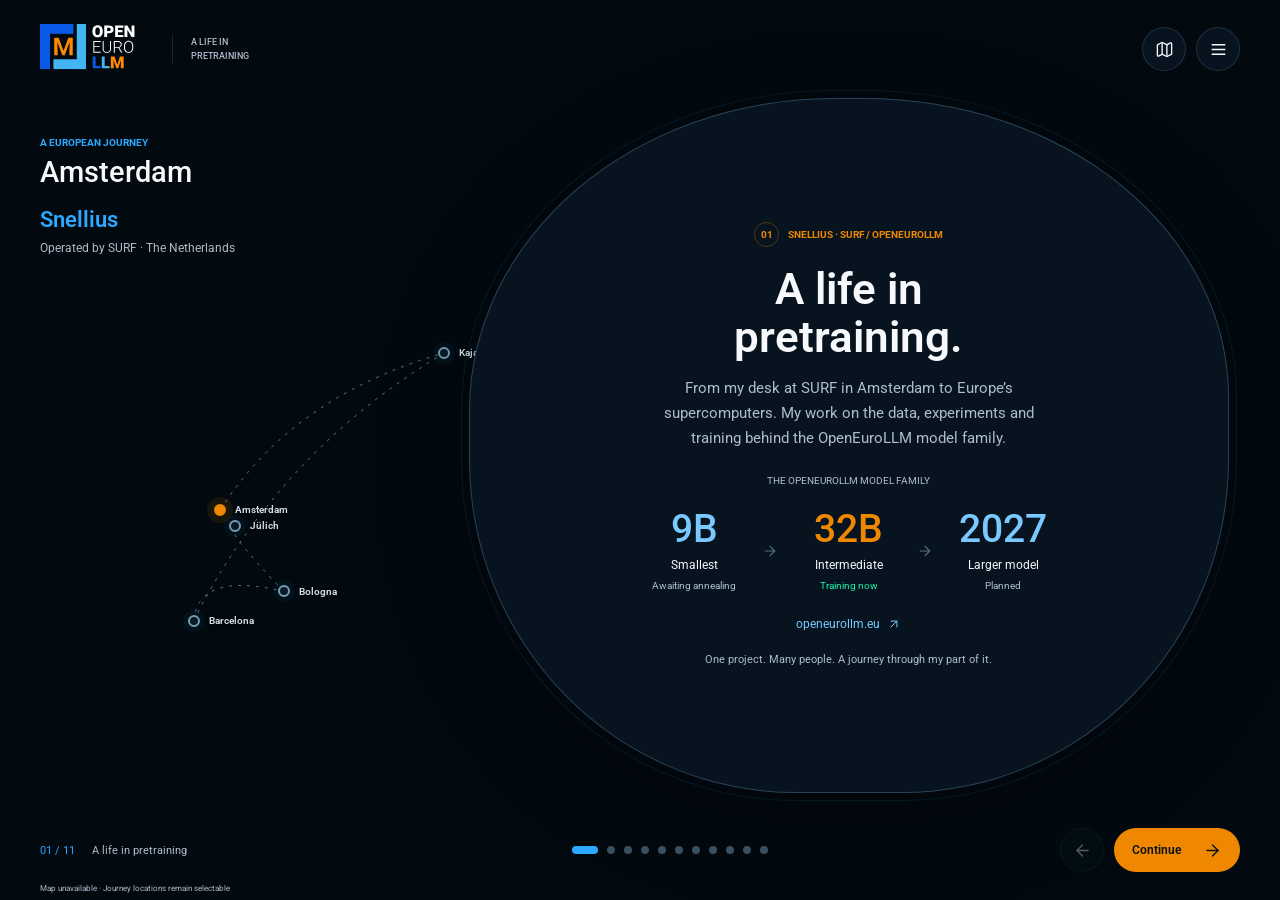
==== index.html @ b18dc95d "Publish the pretraining journey as a static site The journey becomes index.html; the original proces" ====
<!doctype html>
<html lang="en">
<head>
  <meta charset="utf-8">
  <meta name="viewport" content="width=device-width,initial-scale=1">
  <meta name="theme-color" content="#02090f">
  <meta name="color-scheme" content="dark">
  <title>A life in pretraining · OpenEuroLLM</title>
  <link rel="stylesheet" href="assets/journey.css?v=20260921-4">
  <script defer src="assets/lucide.min.js"></script>
  <script defer src="assets/data.js"></script>
  <script defer src="assets/journey.js?v=20260921-3"></script>
</head>
<body>
  <canvas id="europe" aria-label="Map of Europe showing Amsterdam, Kajaani, Barcelona, Bologna and Jülich"></canvas>
  <header>
    <a class="brand" href="https://openeurollm.eu/" target="_blank" rel="noopener noreferrer" aria-label="OpenEuroLLM project website (opens in a new tab)"><img src="assets/openeurollm-logo.svg" alt="OpenEuroLLM" width="134" height="61"><span>A LIFE IN<br>PRETRAINING</span></a>
    <nav aria-label="Page navigation">
      <button id="overview" title="Europe overview" aria-label="Europe overview" aria-pressed="false"><i data-lucide="map"></i></button>
      <button id="menu-toggle" aria-label="Chapters" title="Chapters" aria-expanded="false" aria-controls="chapters"><i data-lucide="menu"></i></button>
    </nav>
  </header>
  <div id="map-label"><span class="eyebrow">A EUROPEAN JOURNEY</span><strong id="place">Amsterdam</strong><strong id="machine">Snellius</strong><span id="place-detail">Operated by SURF · The Netherlands</span></div>
  <div id="pins" aria-label="Journey locations"></div>
  <main id="scene" aria-live="polite" aria-atomic="true"></main>
  <aside id="chapters" hidden aria-label="Chapters"><div class="menu-heading">The journey<button id="menu-close" aria-label="Close chapters" title="Close chapters"><i data-lucide="x"></i></button></div><div id="chapter-list"></div><a href="https://openeurollm.eu/" target="_blank" rel="noopener noreferrer">openeurollm.eu <i data-lucide="arrow-up-right"></i></a><a href="process.html">Open the original process map <i data-lucide="arrow-up-right"></i></a></aside>
  <div id="travel" aria-live="polite"></div>
  <footer>
    <div class="chapter-position"><span id="position">01 / 11</span><span id="chapter-name">A life in pretraining</span></div>
    <div id="timeline" aria-label="Choose a chapter"></div>
    <div class="navigation"><button id="prev" title="Previous chapter" aria-label="Previous chapter"><i data-lucide="arrow-left"></i></button><button id="next" title="Next chapter" aria-label="Next chapter"><span>Next stop</span><i data-lucide="arrow-right"></i></button></div>
  </footer>
  <div class="map-credit">Map: Natural Earth · Routes are illustrative</div>
  <noscript>This interactive journey needs JavaScript. <a href="process.html">Visit the original site.</a></noscript>
</body>
</html>
---- assets/journey.css ----
@import url('https://fonts.googleapis.com/css2?family=Roboto:wght@400;500;600;700&display=swap');
:root{--ink:#f6f8fb;--muted:#aebdcc;--green:#1cefa5;--paper:#07141f;--line:#a6c2d629;--orange:#ef8700;--blue:#2ba8ff;font-family:Roboto,Arial,sans-serif;color:var(--ink);background:#02090f;font-synthesis:none;color-scheme:dark}
*{box-sizing:border-box;letter-spacing:0}body{margin:0;min-height:100svh}button,a{-webkit-tap-highlight-color:transparent}button{font:inherit;color:inherit;cursor:pointer}button:focus-visible,a:focus-visible{outline:3px solid var(--orange);outline-offset:5px}button{border:1px solid var(--line);background:var(--paper);border-radius:50%;width:44px;height:44px;display:inline-flex;align-items:center;justify-content:center}button:hover{background:#e3eee7}button:disabled{opacity:.35;cursor:default}svg.lucide{width:19px;height:19px;stroke-width:1.7}a{color:inherit;text-decoration:none}#europe{position:fixed;inset:0;width:100%;height:100%;z-index:-1}header{height:98px;padding:25px 40px;display:flex;justify-content:space-between;align-items:center}.brand{display:flex;align-items:center;gap:12px;font-weight:700;font-size:20px}.brand-mark{width:40px;height:40px;border:2px solid var(--green);border-radius:50%;display:grid;place-items:center;color:var(--green);font-family:'Space Grotesk',sans-serif}.brand small{display:block;font-size:9px;margin-top:4px;font-weight:600}nav{display:flex;gap:10px}#map-label{position:absolute;top:137px;left:40px;display:grid;gap:7px;pointer-events:none}.eyebrow{font-size:10px;font-weight:700;color:var(--green)}#place{font-family:'Space Grotesk',sans-serif;font-size:31px;font-weight:500}#place-detail{font-size:12px;color:var(--muted)}#scene{position:relative;margin:0 4vw 100px auto;width:min(760px,63vw);min-height:590px;height:calc(100svh - 205px);max-height:830px;border-radius:48% 48% 43% 43% / 45% 43% 48% 48%;background:var(--paper);box-shadow:0 25px 95px #35564c12;display:flex;flex-direction:column;align-items:center;justify-content:center;padding:48px 80px;text-align:center;transition:opacity .32s,transform .6s;isolation:isolate}#scene::before{content:'';position:absolute;inset:-9px;border:1px solid #ffffffa0;border-radius:inherit;pointer-events:none}.scene-kicker{display:flex;gap:9px;align-items:center;font-size:10px;font-weight:700;color:var(--green);text-transform:uppercase}.scene-kicker .number{width:25px;height:25px;border:1px solid var(--line);border-radius:50%;display:grid;place-items:center}h1{font-family:'Space Grotesk',sans-serif;font-size:44px;font-weight:500;line-height:1.08;margin:19px 0 15px;max-width:540px}p.lede{max-width:405px;font-size:15px;line-height:1.65;color:var(--muted);margin:0}.visual{width:100%;max-width:430px;margin:25px auto 12px;min-height:140px;display:flex;flex-direction:column;justify-content:center}.scene-note{font-size:11px;line-height:1.5;color:var(--muted);max-width:380px;margin:9px auto 0}.pill{border-radius:20px;background:#e8f2eb;display:inline-flex;gap:8px;align-items:center;padding:7px 11px;font-size:10px;font-weight:600}.dot{width:6px;height:6px;background:var(--green);border-radius:50%}.giant{font-family:'Space Grotesk',sans-serif;font-size:100px;line-height:1;color:var(--green);font-weight:500}.giant span{font-size:21px;vertical-align:top;display:inline-block;padding-top:14px}.visual-caption{font-size:11px;color:var(--muted);margin-top:10px}.intro-rule{width:60px;border-top:1px solid var(--green);margin:18px auto}.intro-meta{display:flex;justify-content:center;gap:25px;font-size:11px}.intro-meta strong{display:block;font-size:17px;margin-bottom:5px}.pin{position:fixed;width:12px;height:12px;background:#fcfdfb;border:2px solid #698e7c;box-shadow:0 0 0 5px #f9fdf860;z-index:1;transition:background .3s}.pin span{position:absolute;left:19px;white-space:nowrap;font-size:10px;font-weight:600;text-shadow:0 1px 4px #fff;pointer-events:none}.pin.active{background:var(--green);border-color:var(--green);box-shadow:0 0 0 7px #18775c20}.pin:hover{background:var(--green)}#pins{position:relative;z-index:0}footer{position:fixed;bottom:28px;left:40px;right:40px;display:flex;align-items:center;justify-content:space-between;gap:24px;z-index:3}.chapter-position{display:flex;gap:17px;font-size:11px;align-items:center;min-width:240px}#position{font-family:'Space Grotesk',sans-serif;color:var(--green)}#chapter-name{color:var(--muted)}#timeline{display:flex;gap:9px;align-items:center}#timeline button{width:8px;height:8px;border:0;background:#b2c4b8;padding:0;position:relative}#timeline button::before{content:'';position:absolute;inset:-10px}#timeline button.active{width:26px;border-radius:6px;background:var(--green)}.navigation{display:flex;gap:10px}.navigation #next{border-radius:30px;width:auto;padding:0 18px;gap:22px;background:var(--ink);color:white;border:0;font-size:12px}.map-credit{position:fixed;bottom:7px;left:40px;font-size:8px;color:var(--muted)}#chapters{position:fixed;z-index:6;right:25px;top:88px;width:340px;max-height:calc(100svh - 110px);overflow:auto;background:var(--paper);border:1px solid var(--line);border-radius:8px;padding:20px;box-shadow:0 20px 90px #18342e25}#chapters[hidden]{display:none}.menu-heading{display:flex;align-items:center;justify-content:space-between;font-weight:600;margin-bottom:10px}#chapter-list button{display:flex;width:100%;height:auto;min-height:49px;border:0;border-radius:4px;text-align:left;justify-content:flex-start;gap:15px;background:transparent;padding:9px}#chapter-list button.active{background:#e8f2eb}#chapter-list small{color:var(--muted);display:block;font-size:10px;margin-top:3px}#chapter-list b{font-size:11px;color:var(--green)}#chapter-list span{font-size:13px}#chapters>a{display:flex;justify-content:space-between;font-size:11px;border-top:1px solid var(--line);padding-top:15px;margin-top:15px}body.travelling #scene,body.overview #scene{opacity:0;transform:translateY(25px) scale(.93);pointer-events:none}#travel{position:fixed;top:45%;left:50%;transform:translate(-50%,-50%);font-family:'Space Grotesk',sans-serif;font-size:24px;opacity:0;pointer-events:none;text-align:center;background:#fcfdfbe8;border-radius:5px;padding:14px 22px;z-index:2}body.travelling #travel{opacity:1}.tokens{display:flex;gap:7px;justify-content:center;flex-wrap:wrap}.token{border:1px solid #c6d7cc;color:var(--green);padding:10px 11px;border-radius:4px;font-family:monospace;font-size:13px}.data-docs{display:flex;justify-content:center;gap:12px;margin-bottom:19px}.doc{border:1px solid #d2dcd4;width:49px;height:59px;border-radius:4px;padding:10px 8px;transition:opacity .4s,transform .4s}.doc i{display:block;height:3px;background:#b9cabc;margin:6px 0}.doc:nth-child(2n){border-color:#d7b6a5}.filtered .doc:nth-child(2n){opacity:.15;transform:scale(.8)}.small-action{width:auto;height:33px;padding:0 13px;border-radius:4px;gap:7px;margin:16px auto 0;font-size:11px}.data-stages{display:flex;justify-content:center;gap:18px;font-size:10px;color:var(--muted);margin-top:14px}.plot{width:100%;height:130px;overflow:visible}.plot text{font-family:'DM Sans',sans-serif;font-size:10px;fill:var(--muted)}.plot path,.plot polyline{fill:none;stroke-width:2}.plot .axis{stroke:#d5dfd7;stroke-width:1}.legend{display:flex;justify-content:center;gap:17px;font-size:10px}.legend span::before{content:'';display:inline-block;width:6px;height:6px;background:var(--green);border-radius:50%;margin-right:5px}.legend span+span::before{background:var(--orange)}.gpu-grid{display:grid;grid-template-columns:repeat(64,1fr);gap:2px;margin:16px 0}.gpu-grid i{aspect-ratio:1;background:#4c8c73;border-radius:1px}.gpu-grid i:nth-child(5n){background:#90b29a}.run-stats{display:flex;justify-content:space-between;text-align:left;font-size:10px;color:var(--muted)}.run-stats strong{display:block;font-size:22px;color:var(--ink);font-family:'Space Grotesk',sans-serif;margin-bottom:3px}.progress-label{display:flex;justify-content:space-between;font-size:11px;margin-top:17px}progress{width:100%;height:6px;appearance:none;border:0;border-radius:5px;overflow:hidden;margin-top:10px}progress::-webkit-progress-bar{background:#e5ebe5}progress::-webkit-progress-value{background:var(--green)}progress::-moz-progress-bar{background:var(--green)}.model-block{border:1px solid var(--green);border-radius:5px;padding:13px;font-size:13px;background:#edf5ed;margin:11px 0}.loop-label{font-size:10px;color:var(--muted);margin:9px 0}.loop-arrows{display:flex;justify-content:space-around;color:var(--green);font-size:16px}.loop-bottom{display:flex;align-items:center;justify-content:center;gap:13px;margin-top:15px;font-size:12px}.loop-bottom span{border-bottom:2px solid #bfd6c5;padding:7px 0}.loop-bottom span.current{border-color:var(--orange);color:var(--orange)}.conversation{text-align:left;display:grid;gap:12px}.conversation div{border-left:2px solid var(--line);padding:10px 15px;font-size:13px;line-height:1.5}.conversation div:last-child{border-color:var(--green);margin-left:24px;background:#edf5ed}.conversation small{display:block;font-size:9px;color:var(--muted);margin-bottom:5px}.reward-options{display:grid;grid-template-columns:1fr 1fr;gap:12px}.reward-options div{border:1px solid var(--line);border-radius:5px;padding:20px 10px;font-size:12px}.reward-options strong{display:block;font-size:24px;font-family:'Space Grotesk',sans-serif;margin-bottom:8px;color:var(--green)}.monitor-readout{display:flex;justify-content:center;gap:30px;margin-bottom:12px}.monitor-readout strong{display:block;font-size:27px;font-family:'Space Grotesk',sans-serif}.monitor-readout small{font-size:10px;color:var(--muted)}.status-list{display:flex;justify-content:center;gap:18px;font-size:10px;color:var(--muted)}.status-list span::before{content:'·';color:var(--green);margin-right:5px}
@media(min-width:1600px){#scene{margin-right:8vw}}@media(max-width:1050px){#scene{width:65vw;padding:40px 45px;min-height:560px}h1{font-size:37px}#map-label{left:25px}header{padding:22px 25px}.chapter-position{min-width:190px}.pin span{font-size:9px}}
@media(max-width:700px){header{height:78px;padding:17px 19px}.brand{font-size:16px}.brand-mark{width:33px;height:33px}.brand small{font-size:8px}nav{gap:7px}nav button{width:37px;height:37px}#map-label{position:relative;top:auto;left:auto;margin:15px 23px 13px;gap:3px}#map-label .eyebrow{font-size:8px}#place{font-size:24px}#place-detail{font-size:10px}#scene{width:calc(100% - 24px);height:auto;min-height:520px;margin:18px 12px 120px;padding:44px 29px;border-radius:43% 43% 35% 35% / 24% 24% 25% 25%}h1{font-size:34px;margin:16px 0 13px}p.lede{font-size:13px;max-width:320px}.visual{margin-top:22px}.giant{font-size:87px}.scene-note{font-size:10px}.scene-kicker{font-size:9px}footer{left:0;right:0;bottom:0;padding:15px 20px 23px;background:#e8efecf5;gap:12px;flex-wrap:wrap}.chapter-position{min-width:0;flex:1;font-size:10px;gap:9px}#chapter-name{max-width:140px}#timeline{order:3;width:100%;justify-content:center;gap:12px}.navigation #next{padding:0 13px;gap:12px}.navigation button{height:39px;width:39px}.navigation #next span{font-size:11px}.map-credit{display:none}#chapters{right:12px;top:72px;width:min(340px,calc(100% - 24px))}.pin span{display:none}.pin{width:9px;height:9px}body.overview #scene{height:450px}#travel{font-size:20px;width:80%;top:40%}.run-stats strong{font-size:19px}.gpu-grid{gap:1px}.token{padding:8px}.intro-meta{gap:19px}}
.pin{padding:0}.pin::before{content:'';position:absolute;inset:-12px;border-radius:50%}.scene-kicker{color:var(--orange)}.scene-kicker .number{border-color:#e6c8b8}.giant{color:var(--blue)}.giant span{color:var(--muted)}
/* OpenEuroLLM's dark canvas, blue/orange accents and Roboto typography. */
h1,#place,.giant,.run-stats strong,.monitor-readout strong,.reward-options strong,#position,#travel,.plot text{font-family:Roboto,Arial,sans-serif}
h1{font-weight:600}
.brand{gap:20px}.brand img{display:block;width:112px;height:51px;object-fit:contain}.brand>span{font-size:9px;font-weight:500;line-height:1.6;border-left:1px solid var(--line);padding-left:18px;color:var(--muted)}
#scene{box-shadow:0 25px 95px #0004;border:1px solid #284457}
#scene::before{border-color:#2ba8ff1a}
button:hover{background:#102a3a}
.eyebrow,#position{color:var(--blue)}
#place{font-size:29px}#machine{font-size:22px;font-weight:600;color:var(--blue);margin-top:11px}#place-detail{font-size:12px;max-width:290px;line-height:1.5}
.scene-kicker{color:var(--orange);justify-content:center;line-height:1.5}.scene-kicker .number{border-color:#ef87004a;flex-shrink:0}
.pill{background:#153028;color:#8decc7}
.pin{background:#0b1b25;border-color:#769db5;box-shadow:0 0 0 5px #2ba8ff0d}
.pin span{text-shadow:0 1px 4px #02090f;color:#d3e0e9}
.pin.active{background:var(--orange);border-color:var(--orange);box-shadow:0 0 0 7px #ef870018}
.pin:hover{background:var(--blue)}
#timeline button{background:#385160}#timeline button.active{background:var(--blue)}
.navigation #next{background:var(--orange);color:#071019;font-weight:600}.navigation #next:hover{background:#ff9815}
#chapter-list button.active{background:#2ba8ff17}#chapter-list b{color:var(--blue)}
#travel{background:#07141ff2;border:1px solid var(--line);color:var(--ink)}
.token{border-color:#2ba8ff66;color:#79c9ff;background:#2ba8ff08}
.doc{border-color:#527185}.doc i{background:#527185}.doc:nth-child(2n){border-color:#c38c49}
.plot .axis{stroke:#385160}.plot path[stroke="#18775c"]{stroke:var(--blue)}.plot path[stroke="#c25a35"]{stroke:var(--orange)}
.legend span::before{background:var(--blue)}.gpu-grid i{background:#2ba8ff}.gpu-grid i:nth-child(5n){background:#238f94}
progress::-webkit-progress-bar{background:#223340}progress::-webkit-progress-value{background:var(--blue)}progress::-moz-progress-bar{background:var(--blue)}
.model-block{border-color:#2ba8ff70;background:#2ba8ff0e}.loop-arrows{color:var(--blue)}.loop-bottom span{border-color:#385160}
.conversation div:last-child{border-color:var(--blue);background:#2ba8ff0e}
.project-link{display:inline-flex;align-self:center;align-items:center;gap:7px;font-size:12px;color:#79c9ff;margin:24px auto 0;text-underline-offset:4px}.project-link:hover{text-decoration:underline}.project-link svg{width:14px;height:14px}
.family-label{font-size:10px;color:var(--muted);margin:0 0 22px}
.model-family{display:grid;grid-template-columns:1fr 18px 1fr 18px 1fr;align-items:center;gap:8px;text-align:center}
.model-family>div{display:flex;flex-direction:column;gap:7px;min-width:0}
.model-family strong{font-size:39px;font-weight:500;color:#79c9ff;line-height:1.1}
.model-family span{font-size:12px}.model-family small{font-size:10px;line-height:1.4;color:var(--muted)}
.model-family .family-current strong{color:var(--orange)}.model-family .family-current small{color:var(--green)}.model-family>svg{color:#527185;width:16px;height:16px}
.partner-grid{display:grid;grid-template-columns:repeat(6,minmax(0,1fr));gap:7px;max-width:360px;align-self:center;width:100%}
.partner-logo{height:42px;display:flex;align-items:center;justify-content:center;border:1px solid #ffffff18;border-radius:3px;background:#526979;padding:6px;transition:transform .16s,border-color .16s,background .16s}
.partner-logo:hover{transform:translateY(-2px);border-color:#2ba8ffaa;background:#617b8d}.partner-logo:focus-visible{outline-offset:2px}
.partner-logo img{display:block;width:100%;height:100%;object-fit:contain}
.partner-logo--company{border-bottom:2px solid #ef8700}.partner-logo--hpc{border-bottom:2px solid #1cefa5}
.partner-key{display:flex;justify-content:center;gap:14px;margin-top:8px;font-size:8px;color:#769db5}.partner-key span::before{content:'';display:inline-block;width:7px;height:2px;margin:0 5px 2px 0;background:#2ba8ff}.partner-key span:nth-child(2)::before{background:#ef8700}.partner-key span:nth-child(3)::before{background:#1cefa5}
.partner-countries{margin-top:19px}.partner-countries small{font-size:8px;color:#769db5}.partner-countries p{font-size:11px;line-height:1.8;max-width:325px;margin:5px auto 0;color:var(--muted)}
#scene[data-chapter="partners"] .visual{margin-top:19px}#scene[data-chapter="partners"] .project-link{margin-top:12px}#scene[data-chapter="partners"] .scene-note{display:none}
@media(max-width:1050px){.brand{gap:12px}.brand>span{padding-left:12px}#machine{font-size:20px}}
@media(max-width:700px){
  .brand img{width:90px;height:41px}.brand>span{font-size:7px;line-height:1.5;padding-left:10px}.brand{gap:10px}
  #map-label{display:grid;grid-template-columns:1fr auto;column-gap:10px;align-items:baseline}
  #map-label .eyebrow{grid-column:1 / -1}#place{font-size:23px}#machine{font-size:18px;margin:0;text-align:right}
  #place-detail{grid-column:1 / -1;font-size:10px;max-width:none}
  footer{background:#02090ff5;border-top:1px solid var(--line)}
  .model-family{gap:5px;grid-template-columns:1fr 13px 1fr 13px 1fr}.model-family strong{font-size:31px}.model-family span{font-size:11px}.model-family small{font-size:9px}
  .partner-grid{gap:5px}.partner-logo{height:42px;padding:5px}.partner-key{gap:9px;font-size:7px}
  #scene[data-chapter="partners"]{padding-top:40px;padding-bottom:40px}.scene-kicker{font-size:9px}
}
@media(max-width:360px){.brand>span{display:none}.model-family strong{font-size:26px}.partner-logo{height:38px}}
@media(prefers-reduced-motion:reduce){*{transition:none!important;scroll-behavior:auto!important}}
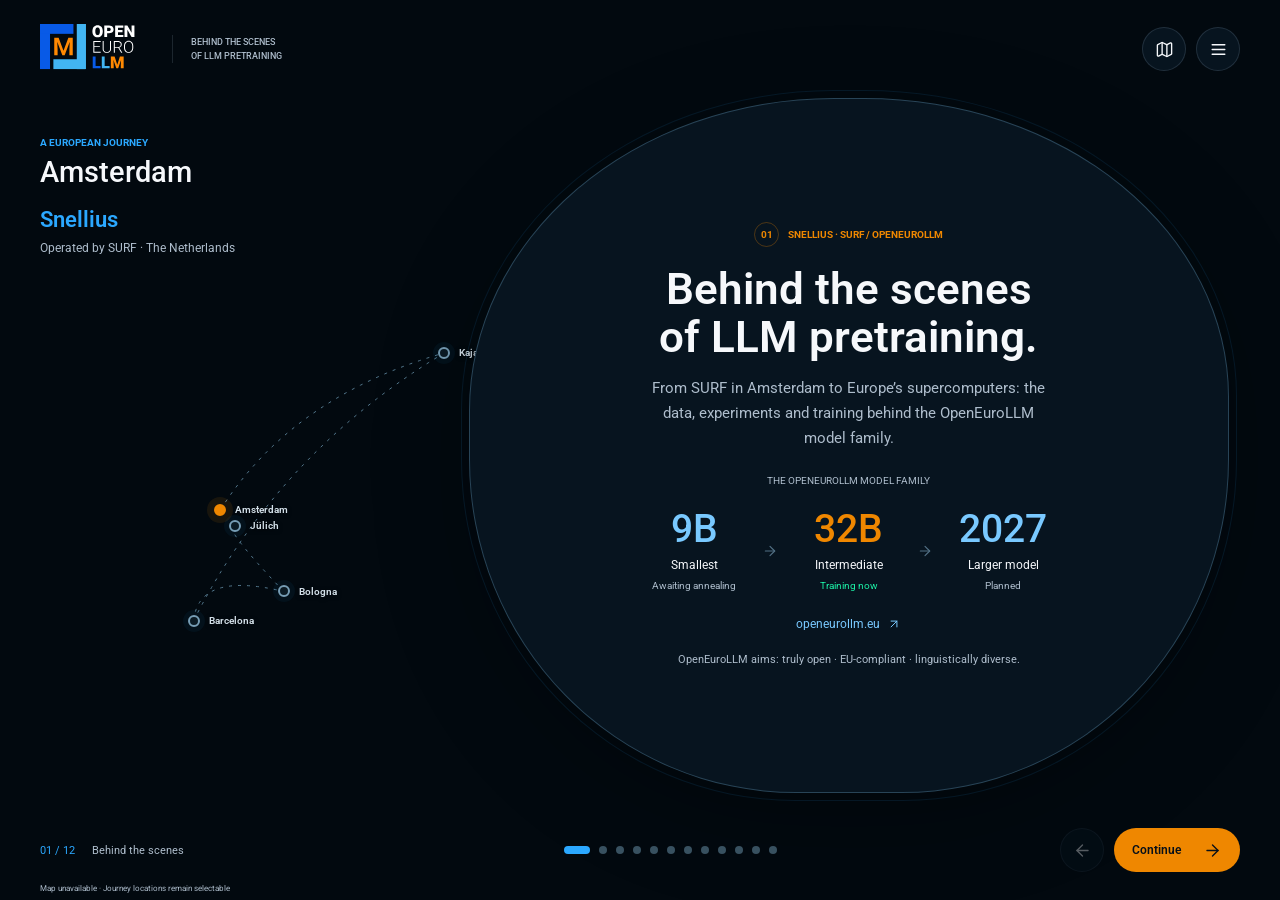
==== commit 2615a0c7: "Drop the "my work" framing from both pages The journey's opening chapter and the monitoring chapter'" ====
--- a/index.html
+++ b/index.html
@@ -5,16 +5,17 @@
   <meta name="viewport" content="width=device-width,initial-scale=1">
   <meta name="theme-color" content="#02090f">
   <meta name="color-scheme" content="dark">
-  <title>A life in pretraining · OpenEuroLLM</title>
-  <link rel="stylesheet" href="assets/journey.css?v=20260921-4">
+  <title>Behind the scenes of LLM pretraining · OpenEuroLLM</title>
+  <meta name="description" content="Behind the scenes of OpenEuroLLM: data, experiments and LLM pretraining on European supercomputers.">
+  <link rel="stylesheet" href="assets/journey.css?v=20260921-5">
   <script defer src="assets/lucide.min.js"></script>
   <script defer src="assets/data.js"></script>
-  <script defer src="assets/journey.js?v=20260921-3"></script>
+  <script defer src="assets/journey.js?v=20260921-5"></script>
 </head>
 <body>
   <canvas id="europe" aria-label="Map of Europe showing Amsterdam, Kajaani, Barcelona, Bologna and Jülich"></canvas>
   <header>
-    <a class="brand" href="https://openeurollm.eu/" target="_blank" rel="noopener noreferrer" aria-label="OpenEuroLLM project website (opens in a new tab)"><img src="assets/openeurollm-logo.svg" alt="OpenEuroLLM" width="134" height="61"><span>A LIFE IN<br>PRETRAINING</span></a>
+    <a class="brand" href="https://openeurollm.eu/" target="_blank" rel="noopener noreferrer" aria-label="OpenEuroLLM project website (opens in a new tab)"><img src="assets/openeurollm-logo.svg" alt="OpenEuroLLM" width="134" height="61"><span>BEHIND THE SCENES<br>OF LLM PRETRAINING</span></a>
     <nav aria-label="Page navigation">
       <button id="overview" title="Europe overview" aria-label="Europe overview" aria-pressed="false"><i data-lucide="map"></i></button>
       <button id="menu-toggle" aria-label="Chapters" title="Chapters" aria-expanded="false" aria-controls="chapters"><i data-lucide="menu"></i></button>
@@ -26,7 +27,7 @@
   <aside id="chapters" hidden aria-label="Chapters"><div class="menu-heading">The journey<button id="menu-close" aria-label="Close chapters" title="Close chapters"><i data-lucide="x"></i></button></div><div id="chapter-list"></div><a href="https://openeurollm.eu/" target="_blank" rel="noopener noreferrer">openeurollm.eu <i data-lucide="arrow-up-right"></i></a><a href="process.html">Open the original process map <i data-lucide="arrow-up-right"></i></a></aside>
   <div id="travel" aria-live="polite"></div>
   <footer>
-    <div class="chapter-position"><span id="position">01 / 11</span><span id="chapter-name">A life in pretraining</span></div>
+    <div class="chapter-position"><span id="position">01 / 12</span><span id="chapter-name">Behind the scenes</span></div>
     <div id="timeline" aria-label="Choose a chapter"></div>
     <div class="navigation"><button id="prev" title="Previous chapter" aria-label="Previous chapter"><i data-lucide="arrow-left"></i></button><button id="next" title="Next chapter" aria-label="Next chapter"><span>Next stop</span><i data-lucide="arrow-right"></i></button></div>
   </footer>
--- a/assets/journey.css
+++ b/assets/journey.css
@@ -37,14 +37,24 @@
 .model-family strong{font-size:39px;font-weight:500;color:#79c9ff;line-height:1.1}
 .model-family span{font-size:12px}.model-family small{font-size:10px;line-height:1.4;color:var(--muted)}
 .model-family .family-current strong{color:var(--orange)}.model-family .family-current small{color:var(--green)}.model-family>svg{color:#527185;width:16px;height:16px}
-.partner-grid{display:grid;grid-template-columns:repeat(6,minmax(0,1fr));gap:7px;max-width:360px;align-self:center;width:100%}
-.partner-logo{height:42px;display:flex;align-items:center;justify-content:center;border:1px solid #ffffff18;border-radius:3px;background:#526979;padding:6px;transition:transform .16s,border-color .16s,background .16s}
-.partner-logo:hover{transform:translateY(-2px);border-color:#2ba8ffaa;background:#617b8d}.partner-logo:focus-visible{outline-offset:2px}
-.partner-logo img{display:block;width:100%;height:100%;object-fit:contain}
-.partner-logo--company{border-bottom:2px solid #ef8700}.partner-logo--hpc{border-bottom:2px solid #1cefa5}
-.partner-key{display:flex;justify-content:center;gap:14px;margin-top:8px;font-size:8px;color:#769db5}.partner-key span::before{content:'';display:inline-block;width:7px;height:2px;margin:0 5px 2px 0;background:#2ba8ff}.partner-key span:nth-child(2)::before{background:#ef8700}.partner-key span:nth-child(3)::before{background:#1cefa5}
-.partner-countries{margin-top:19px}.partner-countries small{font-size:8px;color:#769db5}.partner-countries p{font-size:11px;line-height:1.8;max-width:325px;margin:5px auto 0;color:var(--muted)}
-#scene[data-chapter="partners"] .visual{margin-top:19px}#scene[data-chapter="partners"] .project-link{margin-top:12px}#scene[data-chapter="partners"] .scene-note{display:none}
+.partner-group{width:100%;margin:0}
+.partner-group h2{font-size:9px;font-weight:500;color:#91a6b6;line-height:1.4;margin:0 0 8px}
+.partner-grid{display:flex;flex-wrap:wrap;justify-content:center;gap:8px 12px;list-style:none;padding:0;margin:0;width:100%}
+.partner-grid li{flex:0 0 calc((100% - 60px)/6);min-width:0}
+.partner-logo{height:36px;display:flex;align-items:center;justify-content:center;border-radius:3px;padding:5px;background:transparent;transition:background .16s}
+.partner-logo:hover{background:#ffffff0c}.partner-logo:focus-visible{outline-offset:2px}
+.partner-logo img{display:block;max-width:100%;width:auto;height:auto;max-height:25px;object-fit:contain}
+#scene[data-chapter="partners"] h1{font-size:35px;margin:16px 0 12px}
+#scene[data-chapter="partners"] .lede{font-size:13px;max-width:340px}
+#scene[data-chapter="partners"] .visual{margin:26px 0 0;max-width:410px;gap:20px;flex-shrink:0}
+#scene[data-chapter="partners"] .project-link{margin:0 auto}
+#scene[data-chapter="partners"] .scene-note{display:none}
+.funding-credit{display:flex;justify-content:center;align-items:center;margin:0}
+.funding-credit img{display:block;width:168px;height:auto;max-width:100%}
+.prelude-stats{display:flex;justify-content:center;gap:45px;margin:10px 0 15px}
+.prelude-stats>div{display:flex;flex-direction:column;gap:8px}.prelude-stats strong{font-size:47px;font-weight:500;color:var(--blue)}.prelude-stats span{font-size:12px;color:var(--muted)}
+.synth-flow{display:flex;flex-direction:column;align-items:center;gap:15px}.synth-flow>svg:first-child{width:36px;height:36px;color:var(--blue)}.synth-flow strong{font-size:14px;font-weight:500}.synth-flow>svg{color:var(--orange)}
+.synth-documents{display:flex;justify-content:center;gap:9px;width:100%}.synth-document{flex:1;max-width:49px;height:65px;padding:10px 8px;border:1px solid #2ba8ff55;border-radius:4px;text-align:left}.synth-document span{font-size:10px;color:#79c9ff}.synth-document i{display:block;height:2px;background:#527185;margin-top:6px}.synth-document i:last-child{width:65%}
 @media(max-width:1050px){.brand{gap:12px}.brand>span{padding-left:12px}#machine{font-size:20px}}
 @media(max-width:700px){
   .brand img{width:90px;height:41px}.brand>span{font-size:7px;line-height:1.5;padding-left:10px}.brand{gap:10px}
@@ -53,8 +63,11 @@
   #place-detail{grid-column:1 / -1;font-size:10px;max-width:none}
   footer{background:#02090ff5;border-top:1px solid var(--line)}
   .model-family{gap:5px;grid-template-columns:1fr 13px 1fr 13px 1fr}.model-family strong{font-size:31px}.model-family span{font-size:11px}.model-family small{font-size:9px}
-  .partner-grid{gap:5px}.partner-logo{height:42px;padding:5px}.partner-key{gap:9px;font-size:7px}
+  .partner-grid{gap:8px}.partner-grid li{flex-basis:calc((100% - 40px)/6)}.partner-logo{height:34px;padding:3px}.partner-logo img{max-height:22px}
+  #scene[data-chapter="partners"] .visual{gap:18px;margin-top:22px}#scene[data-chapter="partners"] h1{font-size:28px}
+  #scene[data-chapter="intro"] h1{font-size:30px;line-height:1.15}
+  #map-label{grid-template-columns:minmax(0,1fr) minmax(0,1fr)}
   #scene[data-chapter="partners"]{padding-top:40px;padding-bottom:40px}.scene-kicker{font-size:9px}
 }
-@media(max-width:360px){.brand>span{display:none}.model-family strong{font-size:26px}.partner-logo{height:38px}}
+@media(max-width:360px){.brand>span{display:none}.model-family strong{font-size:26px}.partner-grid{gap:8px 6px}.partner-grid li{flex-basis:calc((100% - 30px)/6)}.prelude-stats{gap:24px}.prelude-stats strong{font-size:37px}}
 @media(prefers-reduced-motion:reduce){*{transition:none!important;scroll-behavior:auto!important}}
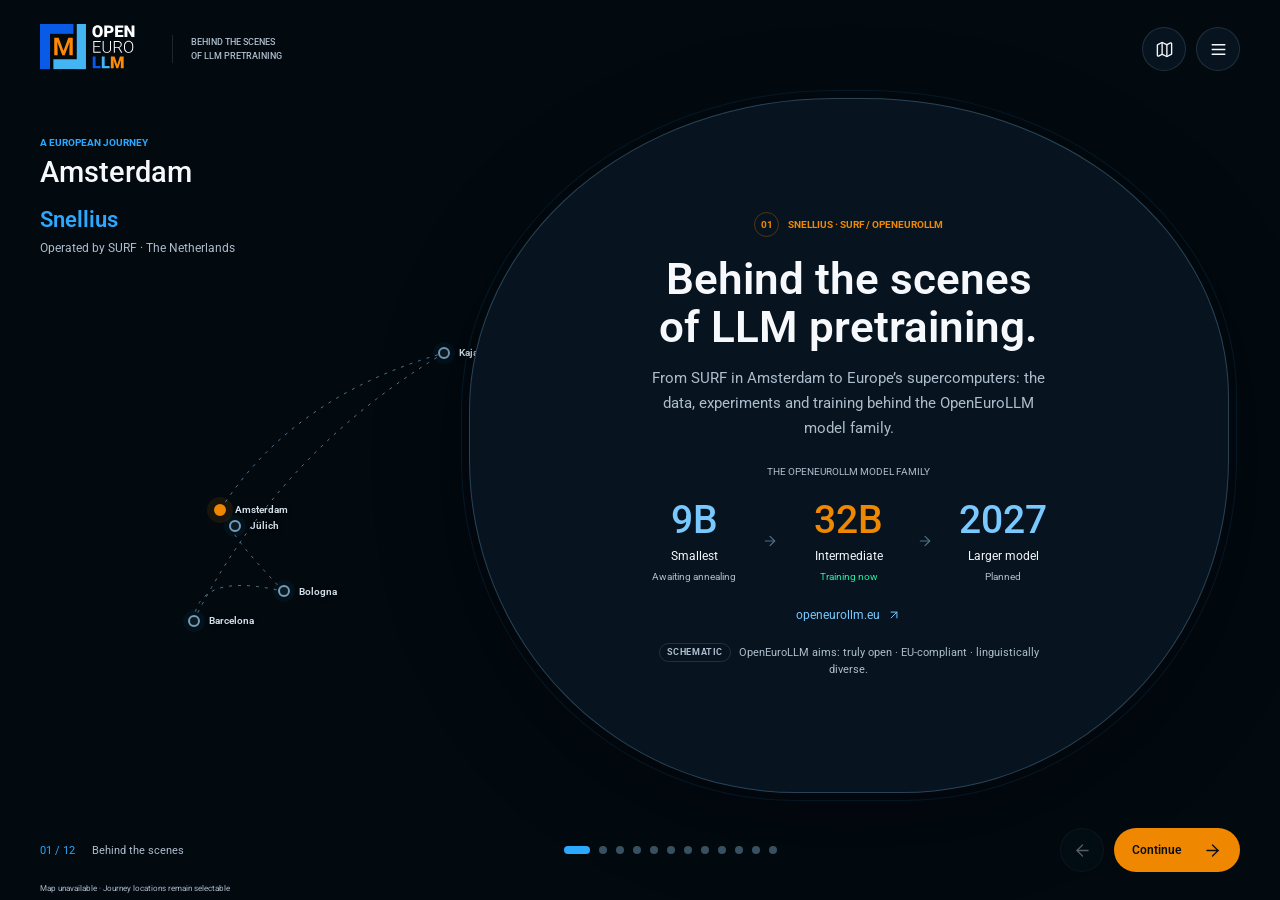
==== commit fe3a9961: "Split the journey into content and engine journey.js held the copy, the figure markup and several nu" ====
--- a/index.html
+++ b/index.html
@@ -7,10 +7,11 @@
   <meta name="color-scheme" content="dark">
   <title>Behind the scenes of LLM pretraining · OpenEuroLLM</title>
   <meta name="description" content="Behind the scenes of OpenEuroLLM: data, experiments and LLM pretraining on European supercomputers.">
-  <link rel="stylesheet" href="assets/journey.css?v=20260921-5">
+  <link rel="stylesheet" href="assets/journey.css?v=20260921-6">
   <script defer src="assets/lucide.min.js"></script>
   <script defer src="assets/data.js"></script>
-  <script defer src="assets/journey.js?v=20260921-5"></script>
+  <script defer src="assets/journey-content.js?v=20260921-6"></script>
+  <script defer src="assets/journey.js?v=20260921-6"></script>
 </head>
 <body>
   <canvas id="europe" aria-label="Map of Europe showing Amsterdam, Kajaani, Barcelona, Bologna and Jülich"></canvas>
--- a/assets/journey.css
+++ b/assets/journey.css
@@ -71,3 +71,10 @@
 }
 @media(max-width:360px){.brand>span{display:none}.model-family strong{font-size:26px}.partner-grid{gap:8px 6px}.partner-grid li{flex-basis:calc((100% - 30px)/6)}.prelude-stats{gap:24px}.prelude-stats strong{font-size:37px}}
 @media(prefers-reduced-motion:reduce){*{transition:none!important;scroll-behavior:auto!important}}
+
+/* Figure claim tag (measured / schematic / illustrative) and the orange
+   "still to fill in" chip that any null in data.js renders as. */
+.figure-tag{display:inline-block;font-size:9px;font-weight:700;letter-spacing:.06em;text-transform:uppercase;border:1px solid var(--line);border-radius:10px;padding:2px 7px;margin-right:8px;color:var(--muted);vertical-align:1px}
+.figure-tag[data-tag="measured"]{color:var(--blue);border-color:#2ba8ff55}
+.figure-tag[data-tag="illustrative"]{color:var(--orange);border-color:#ef870055}
+.tbd{display:inline-block;font-size:10px;font-weight:600;line-height:1.6;color:var(--orange);background:#ef870014;border:1px dashed #ef870088;border-radius:4px;padding:1px 7px;letter-spacing:0;text-transform:none;white-space:nowrap}
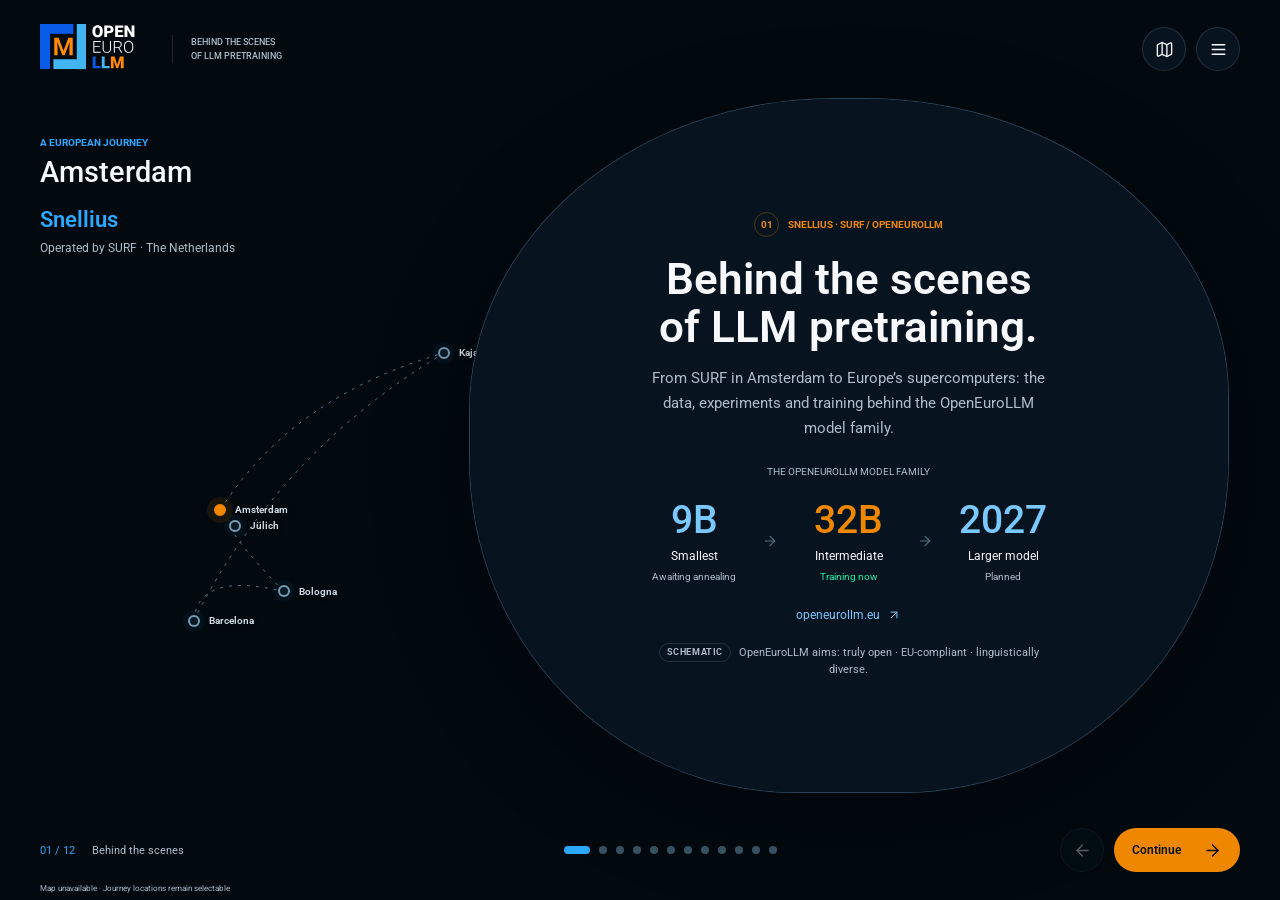
==== commit 7a79be8e: "Stop the scene squeezing its figure onto the surrounding text The real cause of the overlaps on chap" ====
--- a/index.html
+++ b/index.html
@@ -7,11 +7,11 @@
   <meta name="color-scheme" content="dark">
   <title>Behind the scenes of LLM pretraining · OpenEuroLLM</title>
   <meta name="description" content="Behind the scenes of OpenEuroLLM: data, experiments and LLM pretraining on European supercomputers.">
-  <link rel="stylesheet" href="assets/journey.css?v=20260921-6">
+  <link rel="stylesheet" href="assets/journey.css?v=20260921-7">
   <script defer src="assets/lucide.min.js"></script>
   <script defer src="assets/data.js"></script>
-  <script defer src="assets/journey-content.js?v=20260921-6"></script>
-  <script defer src="assets/journey.js?v=20260921-6"></script>
+  <script defer src="assets/journey-content.js?v=20260921-7"></script>
+  <script defer src="assets/journey.js?v=20260921-7"></script>
 </head>
 <body>
   <canvas id="europe" aria-label="Map of Europe showing Amsterdam, Kajaani, Barcelona, Bologna and Jülich"></canvas>
--- a/assets/journey.css
+++ b/assets/journey.css
@@ -78,3 +78,79 @@
 .figure-tag[data-tag="measured"]{color:var(--blue);border-color:#2ba8ff55}
 .figure-tag[data-tag="illustrative"]{color:var(--orange);border-color:#ef870055}
 .tbd{display:inline-block;font-size:10px;font-weight:600;line-height:1.6;color:var(--orange);background:#ef870014;border:1px dashed #ef870088;border-radius:4px;padding:1px 7px;letter-spacing:0;text-transform:none;white-space:nowrap}
+
+/* ---- the training-step figure -------------------------------------------
+   Rows are labelled and spaced; the current phase decides what is lit. */
+.step-figure{display:flex;flex-direction:column;gap:8px;align-items:stretch}
+.step-line{display:flex;align-items:center;justify-content:center;gap:10px;opacity:.5;transition:opacity .35s}
+.step-tag{flex:0 0 74px;text-align:right;font-size:8px;font-weight:700;letter-spacing:.07em;line-height:1.3;color:var(--muted)}
+.step-flow{display:flex;justify-content:center;gap:40px;color:var(--blue);font-size:15px;line-height:1;transition:transform .35s,color .35s}
+.step-figure .model-block{margin:0;transition:border-color .35s,background .35s}
+.step-explain{display:none;font-size:11.5px;line-height:1.55;color:var(--ink);margin:0 auto;max-width:370px;min-height:34px}
+.step-explain.current{display:block}
+.token.is-right{border-color:#1cefa555;color:var(--green)}
+.token.is-wrong{border-color:#ef870088;color:var(--orange);background:#ef870012}
+
+/* phase 0 predict · 1 loss · 2 gradients · 3 update */
+.visual[data-active="0"] .step-line:nth-of-type(1),
+.visual[data-active="0"] .step-line:nth-of-type(2),
+.visual[data-active="1"] .step-line,
+.visual[data-active="2"] .step-line:nth-of-type(2),
+.visual[data-active="3"] .step-line:nth-of-type(1){opacity:1}
+.visual[data-active="2"] .step-flow{transform:rotate(180deg);color:var(--orange)}
+.visual[data-active="2"] .model-block{border-color:#ef8700aa}
+.visual[data-active="3"] .model-block{border-color:var(--green);background:#1cefa514}
+.loop-bottom button{width:auto;height:auto;min-height:0;border:0;border-bottom:2px solid #385160;border-radius:0;background:none;padding:7px 2px;font-size:12px;color:var(--muted)}
+.loop-bottom button:hover{background:none;color:var(--ink);border-color:var(--ink)}
+.loop-bottom button.current{border-color:var(--orange);color:var(--orange)}
+
+/* ---- the monitoring figure ---------------------------------------------- */
+.at-risk{font-size:11.5px;line-height:1.6;color:var(--muted);margin:0;text-align:center}
+.at-risk strong{color:var(--orange);font-weight:600}
+.watch-stats{display:flex;justify-content:center;gap:34px;text-align:center}
+.watch-stats strong{display:block;font-size:20px;font-family:Roboto,Arial,sans-serif;margin-bottom:3px}
+.watch-stats small{font-size:10px;color:var(--muted)}
+.incident{margin:0;display:flex;flex-direction:column;gap:8px;align-items:center}
+.incident img{width:100%;border:1px solid var(--line);border-radius:6px;display:block}
+.incident figcaption{font-size:10.5px;line-height:1.5;color:var(--muted);text-align:center}
+.incident--empty{border:1px dashed #a6c2d63d;border-radius:6px;padding:13px;gap:9px}
+.incident-label{font-size:10px;color:var(--muted)}
+#scene[data-chapter="step"] .visual,#scene[data-chapter="monitor"] .visual{gap:11px;max-width:430px;margin-top:16px}
+
+/* The annealing figure ends with a pill; keep it clear of the chapter note. */
+#scene[data-chapter="anneal"] .visual{gap:12px;margin-bottom:6px}
+#scene[data-chapter="anneal"] .intro-rule{margin:6px auto}
+
+/* ---- short viewports ----------------------------------------------------
+   #scene stops shrinking at min-height 590px, so on a laptop (a 900px
+   screen is roughly 780px of inner height) the content used to run into
+   itself: the scene centres its children and overlaps them rather than
+   overflowing. Tighten the type and spacing first, then allow scrolling as
+   a safety valve so text can never sit on top of other text.
+   `safe center` keeps the top of an overflowing scene reachable. */
+@media (max-height:880px){
+  #scene{padding:32px 60px}
+  h1{font-size:34px;margin:12px 0 10px}
+  p.lede{font-size:14px;line-height:1.55}
+  .visual{margin-top:14px!important;margin-bottom:6px}
+  .scene-note{margin-top:6px}
+  .step-figure{gap:6px}
+  .step-explain{min-height:26px;line-height:1.45}
+  .token{padding:7px 9px}
+  #scene[data-chapter="step"] .visual,#scene[data-chapter="monitor"] .visual{gap:9px;margin-top:12px!important}
+}
+@media (max-height:740px){
+  #scene{padding:24px 52px}
+  h1{font-size:29px;margin:9px 0 8px}
+  p.lede{font-size:13.5px}
+  .plot{height:104px}
+  .monitor-readout strong{font-size:22px}
+}
+#scene{overflow-y:auto;overscroll-behavior:contain;justify-content:safe center}
+#scene::-webkit-scrollbar{width:0;height:0}
+
+/* The scene's children must never be squeezed: a compressed .visual keeps
+   justify-content:center internally, so its figure spills out of both ends
+   and lands on the lede above and the note below. Let the scene scroll
+   instead - that is what the overflow rule above is for. */
+#scene>*{flex-shrink:0}
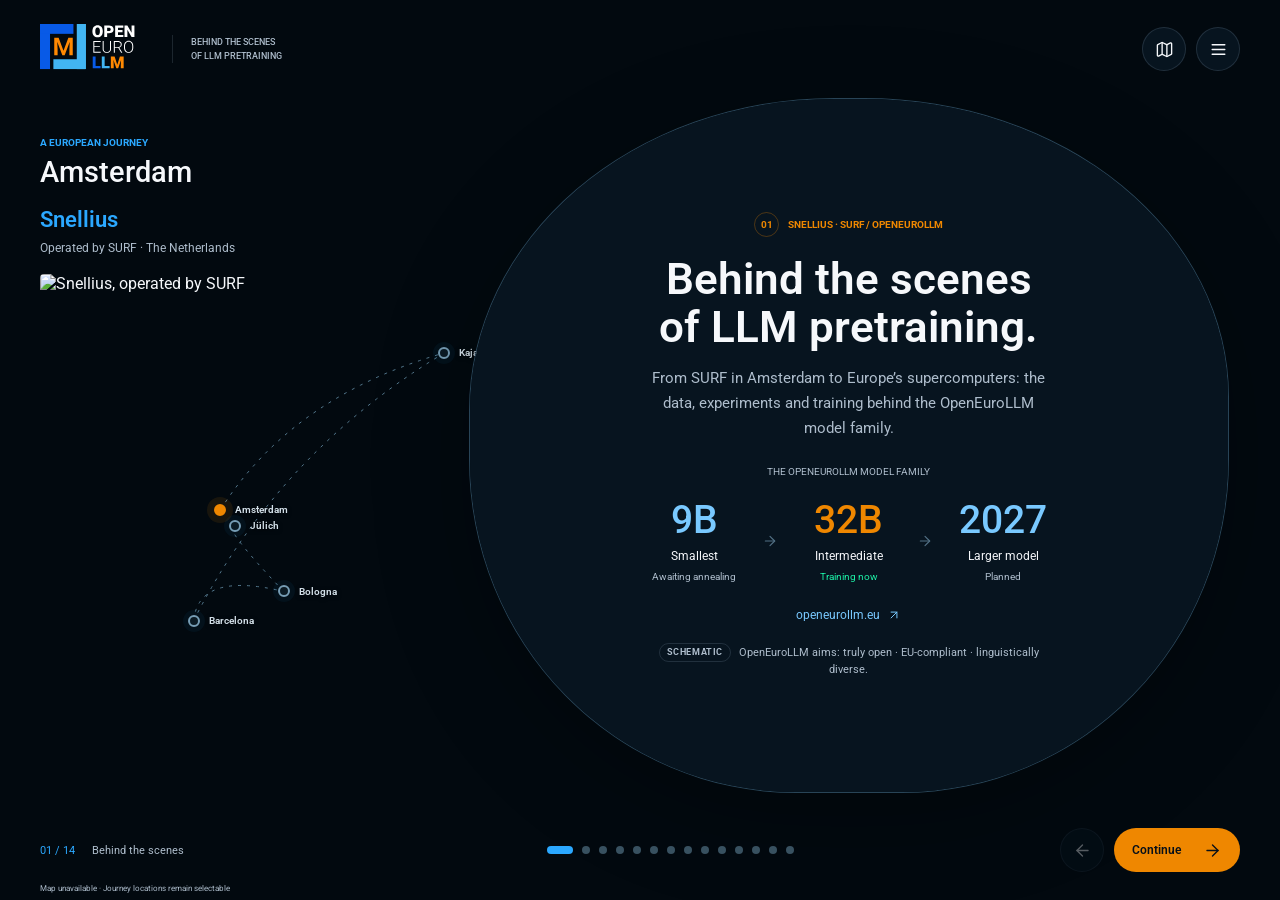
==== commit b0329b6d: "Show why the run needs watching, and what the experiments cost - 9B GPUs are labelled NVIDIA A100 64" ====
--- a/index.html
+++ b/index.html
@@ -7,11 +7,11 @@
   <meta name="color-scheme" content="dark">
   <title>Behind the scenes of LLM pretraining · OpenEuroLLM</title>
   <meta name="description" content="Behind the scenes of OpenEuroLLM: data, experiments and LLM pretraining on European supercomputers.">
-  <link rel="stylesheet" href="assets/journey.css?v=20260921-7">
+  <link rel="stylesheet" href="assets/journey.css?v=20260922-3">
   <script defer src="assets/lucide.min.js"></script>
-  <script defer src="assets/data.js"></script>
-  <script defer src="assets/journey-content.js?v=20260921-7"></script>
-  <script defer src="assets/journey.js?v=20260921-7"></script>
+  <script defer src="assets/data.js?v=20260921-9"></script>
+  <script defer src="assets/journey-content.js?v=20260922-4"></script>
+  <script defer src="assets/journey.js?v=20260922-2"></script>
 </head>
 <body>
   <canvas id="europe" aria-label="Map of Europe showing Amsterdam, Kajaani, Barcelona, Bologna and Jülich"></canvas>
@@ -22,17 +22,17 @@
       <button id="menu-toggle" aria-label="Chapters" title="Chapters" aria-expanded="false" aria-controls="chapters"><i data-lucide="menu"></i></button>
     </nav>
   </header>
-  <div id="map-label"><span class="eyebrow">A EUROPEAN JOURNEY</span><strong id="place">Amsterdam</strong><strong id="machine">Snellius</strong><span id="place-detail">Operated by SURF · The Netherlands</span></div>
+  <div id="map-label"><span class="eyebrow">A EUROPEAN JOURNEY</span><strong id="place">Amsterdam</strong><strong id="machine">Snellius</strong><span id="place-detail">Operated by SURF · The Netherlands</span><figure id="machine-photo" hidden><a target="_blank" rel="noopener noreferrer"><img alt=""></a><figcaption hidden></figcaption></figure></div>
   <div id="pins" aria-label="Journey locations"></div>
   <main id="scene" aria-live="polite" aria-atomic="true"></main>
   <aside id="chapters" hidden aria-label="Chapters"><div class="menu-heading">The journey<button id="menu-close" aria-label="Close chapters" title="Close chapters"><i data-lucide="x"></i></button></div><div id="chapter-list"></div><a href="https://openeurollm.eu/" target="_blank" rel="noopener noreferrer">openeurollm.eu <i data-lucide="arrow-up-right"></i></a><a href="process.html">Open the original process map <i data-lucide="arrow-up-right"></i></a></aside>
   <div id="travel" aria-live="polite"></div>
   <footer>
-    <div class="chapter-position"><span id="position">01 / 12</span><span id="chapter-name">Behind the scenes</span></div>
+    <div class="chapter-position"><span id="position">01 / 14</span><span id="chapter-name">Behind the scenes</span></div>
     <div id="timeline" aria-label="Choose a chapter"></div>
     <div class="navigation"><button id="prev" title="Previous chapter" aria-label="Previous chapter"><i data-lucide="arrow-left"></i></button><button id="next" title="Next chapter" aria-label="Next chapter"><span>Next stop</span><i data-lucide="arrow-right"></i></button></div>
   </footer>
-  <div class="map-credit">Map: Natural Earth · Routes are illustrative</div>
+  <div class="map-credit">Map: Natural Earth</div>
   <noscript>This interactive journey needs JavaScript. <a href="process.html">Visit the original site.</a></noscript>
 </body>
 </html>
--- a/assets/journey.css
+++ b/assets/journey.css
@@ -110,6 +110,12 @@
 .watch-stats{display:flex;justify-content:center;gap:34px;text-align:center}
 .watch-stats strong{display:block;font-size:20px;font-family:Roboto,Arial,sans-serif;margin-bottom:3px}
 .watch-stats small{font-size:10px;color:var(--muted)}
+.watch-unavailable{font-size:12px;font-weight:400;color:var(--muted)}
+.babysit-flow{display:grid;grid-template-columns:repeat(3,minmax(0,1fr));gap:12px;margin:12px 0 30px}
+.babysit-flow>div{display:flex;flex-direction:column;align-items:center;gap:10px}
+.babysit-flow svg.lucide{width:28px;height:28px;color:var(--orange)}
+.babysit-flow strong{font-size:13px}
+.babysit-flow span{font-size:11px;line-height:1.5;color:var(--muted)}
 .incident{margin:0;display:flex;flex-direction:column;gap:8px;align-items:center}
 .incident img{width:100%;border:1px solid var(--line);border-radius:6px;display:block}
 .incident figcaption{font-size:10.5px;line-height:1.5;color:var(--muted);text-align:center}
@@ -154,3 +160,40 @@
    and lands on the lede above and the note below. Let the scene scroll
    instead - that is what the overflow rule above is for. */
 #scene>*{flex-shrink:0}
+
+#scene[data-chapter="incident"] .visual{gap:12px;max-width:460px}
+.loss-replay{display:block;width:100%;aspect-ratio:960 / 540;overflow:hidden;background:white;border-radius:4px}
+.loss-replay img{width:200%;max-width:none;border:0;border-radius:0;clip-path:inset(0 calc(100% - var(--reveal,100%) / 2) 0 0)}
+.replay-controls{display:flex;align-items:center;gap:12px;text-align:left;min-height:48px}
+.replay-controls button{flex-shrink:0;width:38px;height:38px}
+#loss-status{font-size:12px;margin:0;color:var(--muted)}
+#loss-status.loss-alert{color:var(--orange);font-weight:600}
+.incident-checks{border:0;padding:0;margin:0;display:flex;gap:8px;justify-content:center;flex-wrap:wrap}
+.incident-checks legend{font-size:12px;margin:0 auto 10px;padding:0}
+.incident-checks button{border-radius:4px;width:auto;height:36px;padding:0 12px;font-size:11px}
+.incident-checks button[aria-pressed="true"]{border-color:var(--orange);color:var(--orange)}
+#incident-answer{font-size:12px;line-height:1.6;color:var(--muted);min-height:78px;margin:0}
+
+/* A real machine accompanies each map stop without obscuring the diagram. */
+#machine-photo{position:relative;width:min(23vw,230px);margin:10px 0 0;transition:opacity .3s;pointer-events:auto;grid-column:1 / -1}
+#machine-photo[hidden]{display:none}
+#machine-photo a{display:block}
+#machine-photo img{display:block;width:auto;max-width:100%;height:110px;object-fit:contain;border-radius:4px}
+#machine-photo figcaption{margin-top:8px;font-size:11px;color:var(--muted)}
+body.overview #machine-photo,body.travelling #machine-photo{opacity:0;pointer-events:none}
+@media(max-width:700px){
+  #machine-photo{width:100%;margin:10px 0 0}
+  #machine-photo img{height:90px;object-position:left center}
+  body.overview #machine-photo,body.travelling #machine-photo{display:none}
+}
+
+/* ---- what goes wrong, and the token ticker ----------------------------- */
+.causes{display:flex;flex-direction:column;gap:4px;width:100%}
+.cause{display:grid;grid-template-columns:1fr 92px 34px;align-items:center;gap:9px;font-size:10px;color:var(--muted)}
+.cause i{height:6px;border-radius:3px;background:linear-gradient(90deg,var(--blue),#2ba8ff55);justify-self:end;min-width:3px}
+.cause span{text-align:left}
+.cause b{font-weight:600;color:var(--ink);text-align:right}
+.causes-note{font-size:10px;line-height:1.5;color:var(--muted);margin:0;text-align:center}
+.ticker{font-size:11.5px;line-height:1.6;color:var(--muted);margin:0;text-align:center}
+.ticker strong{display:block;font-size:23px;color:var(--ink);font-variant-numeric:tabular-nums;margin:2px 0}
+.ticker small{display:block;font-size:9.5px;opacity:.75}
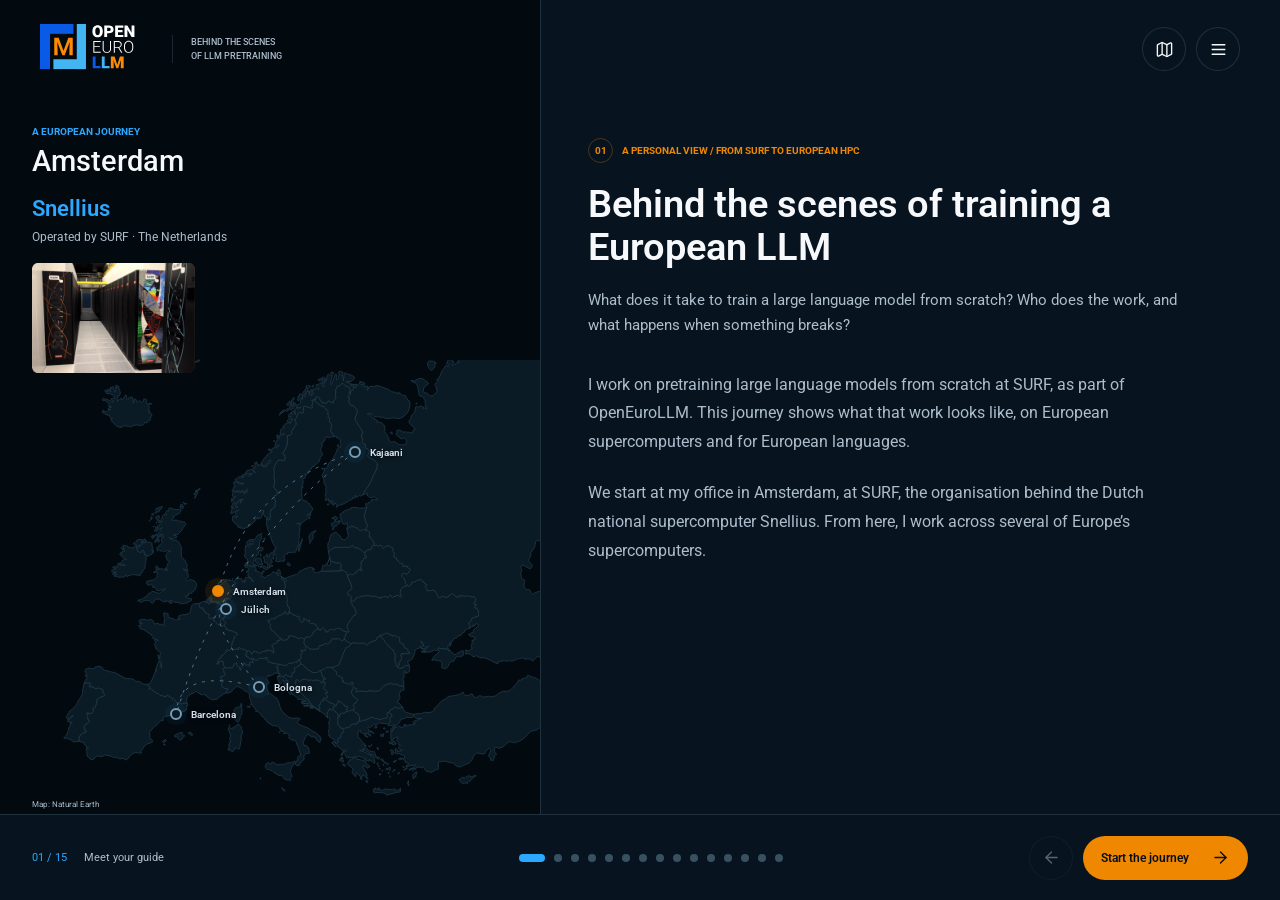
==== commit 2808fd11: "Rework the journey into a split layout with real figures The floating bubble is replaced by a map co" ====
--- a/index.html
+++ b/index.html
@@ -7,11 +7,15 @@
   <meta name="color-scheme" content="dark">
   <title>Behind the scenes of LLM pretraining · OpenEuroLLM</title>
   <meta name="description" content="Behind the scenes of OpenEuroLLM: data, experiments and LLM pretraining on European supercomputers.">
-  <link rel="stylesheet" href="assets/journey.css?v=20260922-3">
+  <link rel="stylesheet" href="assets/journey.css?v=20261001-1">
   <script defer src="assets/lucide.min.js"></script>
-  <script defer src="assets/data.js?v=20260921-9"></script>
-  <script defer src="assets/journey-content.js?v=20260922-4"></script>
-  <script defer src="assets/journey.js?v=20260922-2"></script>
+  <script defer src="assets/data.js?v=20260929-1"></script>
+  <script defer src="assets/journey-content.js?v=20261001-1"></script>
+  <script defer src="assets/d3.min.js"></script>
+  <script defer src="assets/marked.min.js"></script>
+  <script defer src="assets/purify.min.js"></script>
+  <script defer src="assets/stories.js?v=20260930-1"></script>
+  <script defer src="assets/journey.js?v=20261001-1"></script>
 </head>
 <body>
   <canvas id="europe" aria-label="Map of Europe showing Amsterdam, Kajaani, Barcelona, Bologna and Jülich"></canvas>
@@ -28,7 +32,7 @@
   <aside id="chapters" hidden aria-label="Chapters"><div class="menu-heading">The journey<button id="menu-close" aria-label="Close chapters" title="Close chapters"><i data-lucide="x"></i></button></div><div id="chapter-list"></div><a href="https://openeurollm.eu/" target="_blank" rel="noopener noreferrer">openeurollm.eu <i data-lucide="arrow-up-right"></i></a><a href="process.html">Open the original process map <i data-lucide="arrow-up-right"></i></a></aside>
   <div id="travel" aria-live="polite"></div>
   <footer>
-    <div class="chapter-position"><span id="position">01 / 14</span><span id="chapter-name">Behind the scenes</span></div>
+    <div class="chapter-position"><span id="position">01 / 15</span><span id="chapter-name">Meet your guide</span></div>
     <div id="timeline" aria-label="Choose a chapter"></div>
     <div class="navigation"><button id="prev" title="Previous chapter" aria-label="Previous chapter"><i data-lucide="arrow-left"></i></button><button id="next" title="Next chapter" aria-label="Next chapter"><span>Next stop</span><i data-lucide="arrow-right"></i></button></div>
   </footer>
--- a/assets/journey.css
+++ b/assets/journey.css
@@ -51,7 +51,8 @@
 #scene[data-chapter="partners"] .scene-note{display:none}
 .funding-credit{display:flex;justify-content:center;align-items:center;margin:0}
 .funding-credit img{display:block;width:168px;height:auto;max-width:100%}
-.prelude-stats{display:flex;justify-content:center;gap:45px;margin:10px 0 15px}
+.prelude-stats{display:grid;grid-template-columns:repeat(2,minmax(0,1fr));gap:28px 20px;margin:10px 0 15px}
+.prelude-stats>div:last-child strong{font-size:28px;line-height:1.6}
 .prelude-stats>div{display:flex;flex-direction:column;gap:8px}.prelude-stats strong{font-size:47px;font-weight:500;color:var(--blue)}.prelude-stats span{font-size:12px;color:var(--muted)}
 .synth-flow{display:flex;flex-direction:column;align-items:center;gap:15px}.synth-flow>svg:first-child{width:36px;height:36px;color:var(--blue)}.synth-flow strong{font-size:14px;font-weight:500}.synth-flow>svg{color:var(--orange)}
 .synth-documents{display:flex;justify-content:center;gap:9px;width:100%}.synth-document{flex:1;max-width:49px;height:65px;padding:10px 8px;border:1px solid #2ba8ff55;border-radius:4px;text-align:left}.synth-document span{font-size:10px;color:#79c9ff}.synth-document i{display:block;height:2px;background:#527185;margin-top:6px}.synth-document i:last-child{width:65%}
@@ -81,25 +82,37 @@
 
 /* ---- the training-step figure -------------------------------------------
    Rows are labelled and spaced; the current phase decides what is lit. */
-.step-figure{display:flex;flex-direction:column;gap:8px;align-items:stretch}
-.step-line{display:flex;align-items:center;justify-content:center;gap:10px;opacity:.5;transition:opacity .35s}
-.step-tag{flex:0 0 74px;text-align:right;font-size:8px;font-weight:700;letter-spacing:.07em;line-height:1.3;color:var(--muted)}
-.step-flow{display:flex;justify-content:center;gap:40px;color:var(--blue);font-size:15px;line-height:1;transition:transform .35s,color .35s}
-.step-figure .model-block{margin:0;transition:border-color .35s,background .35s}
-.step-explain{display:none;font-size:11.5px;line-height:1.55;color:var(--ink);margin:0 auto;max-width:370px;min-height:34px}
+.step-figure{display:flex;flex-direction:column;gap:10px;align-items:stretch}
+/* One column per position, so each input sits directly above its prediction. */
+.step-grid{display:grid;grid-template-columns:78px repeat(3,minmax(0,1fr));gap:8px 10px;align-items:center}
+.step-cell{display:flex;flex-direction:column;align-items:center;gap:5px;opacity:.35;transition:opacity .35s}
+.step-cell .token{min-width:0;max-width:100%;overflow:hidden;text-overflow:ellipsis}
+.step-tag{text-align:right;font-size:9px;font-weight:700;letter-spacing:.07em;text-transform:uppercase;line-height:1.3;color:var(--muted);opacity:.5;transition:opacity .35s}
+.step-arrow{color:var(--blue);font-size:15px;line-height:1;display:inline-block;transition:transform .35s,color .35s}
+.step-figure .model-block{grid-column:2 / -1;margin:0;opacity:.35;transition:opacity .35s,border-color .35s,background .35s}
+.step-prob{display:block;width:80%;height:4px;border-radius:2px;background:#a6c2d62e;overflow:hidden}
+.step-prob i{display:block;height:100%;background:var(--blue)}
+.step-cell small{font-size:10px;color:var(--muted);white-space:nowrap}
+.step-cell em{font-style:normal;font-family:monospace}
+.step-cell em.is-right{color:var(--green);font-family:inherit}.step-cell em.is-wrong{color:var(--orange)}
+.step-cell strong{font-size:18px;font-weight:600;color:var(--orange)}
+.step-explain{display:none;font-size:11.5px;line-height:1.55;color:var(--ink);margin:0 auto;max-width:460px;min-height:34px}
+.step-explain .figure-tag{margin:0 4px 0 2px}
 .step-explain.current{display:block}
 .token.is-right{border-color:#1cefa555;color:var(--green)}
 .token.is-wrong{border-color:#ef870088;color:var(--orange);background:#ef870012}
 
-/* phase 0 predict · 1 loss · 2 gradients · 3 update */
-.visual[data-active="0"] .step-line:nth-of-type(1),
-.visual[data-active="0"] .step-line:nth-of-type(2),
-.visual[data-active="1"] .step-line,
-.visual[data-active="2"] .step-line:nth-of-type(2),
-.visual[data-active="3"] .step-line:nth-of-type(1){opacity:1}
-.visual[data-active="2"] .step-flow{transform:rotate(180deg);color:var(--orange)}
+/* phase 0 predict · 1 loss · 2 gradients · 3 update: each lights its own rows */
+.visual[data-active="0"] [data-row="input"],.visual[data-active="0"] [data-row="flow"],
+.visual[data-active="0"] [data-row="model"],.visual[data-active="0"] [data-row="next"],
+.visual[data-active="1"] [data-row="next"],.visual[data-active="1"] [data-row="loss"],
+.visual[data-active="2"] [data-row="loss"],.visual[data-active="2"] [data-row="flow"],
+.visual[data-active="2"] [data-row="model"],
+.visual[data-active="3"] [data-row="model"]{opacity:1}
+.visual[data-active="2"] .step-arrow{transform:rotate(180deg);color:var(--orange)}
 .visual[data-active="2"] .model-block{border-color:#ef8700aa}
 .visual[data-active="3"] .model-block{border-color:var(--green);background:#1cefa514}
+@media(max-width:700px){.step-grid{grid-template-columns:52px repeat(3,minmax(0,1fr));gap:7px 6px}.step-cell .token{font-size:11px;padding:7px 5px}.step-cell small{font-size:9px;white-space:normal;text-align:center}}
 .loop-bottom button{width:auto;height:auto;min-height:0;border:0;border-bottom:2px solid #385160;border-radius:0;background:none;padding:7px 2px;font-size:12px;color:var(--muted)}
 .loop-bottom button:hover{background:none;color:var(--ink);border-color:var(--ink)}
 .loop-bottom button.current{border-color:var(--orange);color:var(--orange)}
@@ -134,7 +147,7 @@
    overflowing. Tighten the type and spacing first, then allow scrolling as
    a safety valve so text can never sit on top of other text.
    `safe center` keeps the top of an overflowing scene reachable. */
-@media (max-height:880px){
+@media (min-width:701px) and (max-height:880px){
   #scene{padding:32px 60px}
   h1{font-size:34px;margin:12px 0 10px}
   p.lede{font-size:14px;line-height:1.55}
@@ -145,8 +158,15 @@
   .token{padding:7px 9px}
   #scene[data-chapter="step"] .visual,#scene[data-chapter="monitor"] .visual{gap:9px;margin-top:12px!important}
 }
-@media (max-height:740px){
-  #scene{padding:24px 52px}
+@media (min-width:701px) and (max-height:740px){
+  /* At this height the header, the 590px floor and the footer no longer fit
+     together, so let the bubble shrink and scroll rather than pushing its
+     last lines out past the curve. */
+  #scene{padding:24px 52px;min-height:430px;margin-bottom:76px}
+  .step-figure{gap:5px}
+  .step-explain{min-height:22px}
+  .token{padding:6px 8px;font-size:12px}
+  .step-arrow{font-size:13px}
   h1{font-size:29px;margin:9px 0 8px}
   p.lede{font-size:13.5px}
   .plot{height:104px}
@@ -160,10 +180,90 @@
    and lands on the lede above and the note below. Let the scene scroll
    instead - that is what the overflow rule above is for. */
 #scene>*{flex-shrink:0}
-
-#scene[data-chapter="incident"] .visual{gap:12px;max-width:460px}
+.day-routine{display:grid;gap:20px;text-align:left}
+#scene[data-chapter="MultiSynt"] .scaling-paper{margin-top:28px}
+.babysitter-tasks{text-align:left;padding-left:22px;margin:0 0 24px;font-size:14px;line-height:1.75;color:var(--muted)}
+.babysitter-tasks li{margin-bottom:14px}
+.babysitter-tasks strong{color:var(--ink)}
+.babysitter-context{text-align:left;font-size:14px;line-height:1.75;color:var(--muted);margin:12px 0 20px}
+#scene[data-chapter="monitor"] .babysit-flow{width:100%;max-width:520px;margin:20px auto}
+#scene[data-chapter="monitor"] .watch-stats{display:grid;grid-template-columns:repeat(2,minmax(0,1fr));width:100%;max-width:440px;margin:12px auto 20px;gap:24px;align-items:start}
+#scene[data-chapter="monitor"] .watch-stats small{display:block;line-height:1.6;max-width:170px;margin:auto}
+.incident-finding{text-align:left;border-top:1px solid var(--line);padding-top:16px;margin-top:12px}
+.incident-finding summary{cursor:pointer;font-size:13px;color:var(--blue);font-weight:600}
+.incident-finding summary:focus-visible{outline:2px solid var(--orange);outline-offset:4px}
+.incident-finding p{font-size:13px;line-height:1.7;color:var(--muted)}
+.curation-source,.curation-output{display:flex;align-items:center;justify-content:center;gap:18px;font-size:14px;line-height:1.6}
+.curation-source img{object-fit:contain}
+.curation-source small,.curation-output small{font-size:11px;color:var(--muted)}
+.curation-scale{display:block;font-size:26px;line-height:1.25;color:var(--ink);margin-bottom:6px}
+.curation-source small a{text-decoration:underline;text-underline-offset:3px}
+.curation-output+.curation-intro{margin:16px 0 0}
+@media(max-width:450px){.curation-scale{font-size:22px}.curation-source{flex-wrap:wrap}}
+.curation-source>svg,.curation-output>svg{color:var(--orange);flex-shrink:0}
+.curation-arrow{margin:14px auto;color:var(--blue)}
+.curation-intro{font-size:13px;line-height:1.6;color:var(--muted);margin:0 0 18px}
+.curation-stages{display:grid;grid-template-columns:repeat(2,minmax(0,1fr));gap:0 24px;text-align:left;align-items:start}
+.curation-stage{border-top:1px solid var(--line);padding:16px 0}
+.curation-stage summary{cursor:pointer;display:flex;gap:10px;align-items:flex-start;position:relative;padding-right:18px}
+.curation-stage summary::-webkit-details-marker{display:none}
+.curation-stage summary::after{content:'+';position:absolute;right:0;color:var(--blue)}
+.curation-stage[open] summary::after{content:'-'}
+.curation-stage summary:focus-visible{outline:2px solid var(--orange);outline-offset:4px}
+.curation-stage svg{flex-shrink:0;color:var(--blue)}
+.curation-stage strong{font-size:13px;display:block}
+.curation-stage small{font-size:11px;line-height:1.5;color:var(--muted);display:block;margin-top:6px}
+.curation-stage p{font-size:12px;line-height:1.65;color:var(--muted);margin:14px 0 0}
+@media(max-width:450px){.curation-stages{grid-template-columns:1fr}.curation-source{gap:10px}}
+.project-aims{text-align:left;font-size:13px;line-height:1.6;color:var(--muted);margin:0 0 26px}
+.lede a{color:var(--blue);text-decoration:underline;text-underline-offset:3px}
+.project-collaboration{text-align:left;margin-top:28px}
+.project-collaboration h2{font-size:20px;margin:0 0 12px}
+.project-collaboration p{font-size:15px;line-height:1.7;color:var(--muted);margin:0}
+.project-partners{text-align:left}
+.project-partner-list{display:flex;flex-direction:column;gap:24px;max-width:520px;margin:24px auto;text-align:center}
+.welcome-copy{text-align:left;font-size:16px;line-height:1.8;color:var(--muted);max-width:590px}
+.welcome-copy p{margin:0 0 22px}
+@media(max-width:700px){.welcome-copy{font-size:14px}}
+.story-slot{width:100%;max-width:620px}
+.chapter-story{margin-top:26px;border-top:1px solid var(--line);padding-top:18px}
+.chapter-story summary{cursor:pointer;font-size:14px;font-weight:600;line-height:1.6;color:var(--blue);padding:6px 0}
+.chapter-story summary:focus-visible{outline:2px solid var(--orange);outline-offset:5px}
+.story-content{font-size:14px;line-height:1.75;color:var(--muted);overflow-wrap:anywhere;padding-top:10px}
+.story-content h2,.story-content h3,.story-content h4{font-size:17px;line-height:1.4;color:var(--ink);margin:24px 0 10px}
+.story-content p{margin:0 0 16px}
+.story-content img{display:block;width:auto;max-width:100%;height:auto;margin:18px auto;border-radius:4px}
+.story-content a{color:var(--blue);text-decoration:underline;text-underline-offset:3px}
+.story-content blockquote{border-left:2px solid var(--orange);padding-left:16px;margin:20px 0}
+.story-content pre{overflow:auto;max-width:100%;padding:12px;background:#02090f}
+.story-content table{display:block;overflow:auto;max-width:100%;border-collapse:collapse}
+.story-content th,.story-content td{padding:8px;border:1px solid var(--line)}
+.scaling-evidence{margin:24px 0 16px;width:100%}
+.scaling-evidence img{display:block;width:100%;height:auto;border-radius:4px}
+.scaling-evidence figcaption{font-size:12px;line-height:1.65;color:var(--muted);text-align:left;margin-top:12px}
+.scaling-paper{display:flex;align-items:flex-start;gap:12px;text-align:left;font-size:13px;line-height:1.6;color:var(--blue);text-decoration:underline;text-underline-offset:3px}
+.scaling-paper svg{flex-shrink:0;margin-top:3px}
+.scaling-details{text-align:left;border-top:1px solid var(--line);margin-top:22px;padding-top:18px}
+.scaling-details summary{cursor:pointer;font-size:13px;font-weight:600}
+.scaling-details summary:focus-visible{outline:2px solid var(--orange);outline-offset:5px}
+.day-routine>div{display:flex;gap:16px;align-items:flex-start}
+.day-routine svg{flex-shrink:0;color:var(--orange)}
+.day-routine strong{font-size:14px}
+.day-routine p{font-size:12px;line-height:1.5;color:var(--muted);margin:5px 0 0}
+
+#scene[data-chapter="incident"] .visual{gap:12px;max-width:620px}
 .loss-replay{display:block;width:100%;aspect-ratio:960 / 540;overflow:hidden;background:white;border-radius:4px}
 .loss-replay img{width:200%;max-width:none;border:0;border-radius:0;clip-path:inset(0 calc(100% - var(--reveal,100%) / 2) 0 0)}
+.loss-replay:has(svg){aspect-ratio:auto;background:#050f18;border:1px solid var(--line);border-radius:6px;padding:14px 10px 6px}
+.loss-replay svg{display:block;width:100%;height:auto;overflow:visible}
+.loss-replay .ticks text{fill:var(--muted);font-size:15px}
+.loss-replay .ticks line,.loss-replay .axis{stroke:#a6c2d666;stroke-width:1}
+.loss-replay .axis-title{fill:var(--muted);font-size:14px}
+.loss-turn{opacity:0;transition:opacity .4s}
+.loss-turn.shown{opacity:1}
+.loss-turn line{stroke:var(--orange);stroke-width:2;stroke-dasharray:6 5}
+.loss-turn text{fill:var(--orange);font-size:16px;font-weight:600}
+@media (max-width:600px){.loss-replay .ticks text,.loss-replay .axis-title{font-size:28px}.loss-turn text{font-size:28px}}
 .replay-controls{display:flex;align-items:center;gap:12px;text-align:left;min-height:48px}
 .replay-controls button{flex-shrink:0;width:38px;height:38px}
 #loss-status{font-size:12px;margin:0;color:var(--muted)}
@@ -193,7 +293,94 @@
 .cause i{height:6px;border-radius:3px;background:linear-gradient(90deg,var(--blue),#2ba8ff55);justify-self:end;min-width:3px}
 .cause span{text-align:left}
 .cause b{font-weight:600;color:var(--ink);text-align:right}
-.causes-note{font-size:10px;line-height:1.5;color:var(--muted);margin:0;text-align:center}
+.causes-note{font-size:9px;font-weight:600;letter-spacing:.05em;text-transform:uppercase;color:var(--muted);margin:0 0 3px;text-align:center}
 .ticker{font-size:11.5px;line-height:1.6;color:var(--muted);margin:0;text-align:center}
 .ticker strong{display:block;font-size:23px;color:var(--ink);font-variant-numeric:tabular-nums;margin:2px 0}
 .ticker small{display:block;font-size:9.5px;opacity:.75}
+
+
+/* The scene is an ellipse: its bottom corners curve inward and paint over
+   anything sitting on the last pixels of the box. Bottom padding cannot
+   reserve that strip, because flex content overflows its content box into
+   the padding before it ever starts scrolling. A spacer is a flex item, so
+   it takes part in the layout and pushes the content clear instead. */
+#scene::after{content:'';display:block;flex:0 0 auto;height:64px}
+@media (min-width:701px) and (max-height:880px){#scene::after{height:52px}}
+@media (min-width:701px) and (max-height:740px){#scene::after{height:44px}}
+
+/* The two chapters that gained content today sit closest to the curve. */
+#scene[data-chapter="monitor"] .babysit-flow{margin-bottom:2px}
+#scene[data-chapter="monitor"] .watch-stats{gap:26px}
+#scene[data-chapter="monitor"] .cause{font-size:9.5px}
+.ticker strong{font-size:20px}
+.ticker{line-height:1.5}
+
+/* On a phone the bubble should not be a fixed-height box with its own
+   scrollbar: there is no room for the tall chapters, and their last lines
+   ended up under the fixed footer. Let the panel grow and the page scroll,
+   which is what a phone expects anyway. */
+@media(max-width:700px){
+  #scene{height:auto;min-height:0;max-height:none;overflow:visible;margin-bottom:130px}
+  #scene::after{height:16px}
+  body{overflow-y:auto}
+}
+
+/* The recorded loss plot is the widest thing on the page; on a phone its
+   bottom corners reach past the bubble's curve. */
+@media(max-width:700px){
+  .incident img{width:92%;margin:0 auto}
+  #scene[data-chapter="incident"]{padding-bottom:58px}
+}
+
+/* Split-screen chapter layout. The document is the only scrolling surface.
+   The text column is sized to its 620px measure plus padding; the map gets the
+   rest, so wide screens grow the map instead of leaving a gap on the right. */
+:root{--split:clamp(40%, calc(100% - 740px), 58%)}
+body{overflow-y:auto;padding-bottom:100px}
+body::before{content:'';position:fixed;inset:0 0 0 var(--split);background:var(--paper);z-index:-1;border-left:1px solid var(--line)}
+#europe{z-index:-2}
+header{position:relative;z-index:2;background:transparent}
+#map-label{position:fixed;top:126px;left:32px;max-width:calc(var(--split) - 64px)}
+#scene,#scene[data-chapter="incident"]{width:calc(100% - var(--split));height:auto;min-height:calc(100svh - 198px);max-height:none;margin:0 0 0 var(--split);padding:40px 48px 56px;border-radius:0;background:transparent;box-shadow:none;overflow:visible;overscroll-behavior:auto;align-items:flex-start;justify-content:flex-start;text-align:left}
+#scene{border:0}
+#scene::before,#scene::after{display:none}
+#scene h1{font-size:38px;line-height:1.14;max-width:650px;margin:20px 0 18px}
+#scene .lede{font-size:15px;line-height:1.7;max-width:620px}
+#scene .visual{width:100%;max-width:620px;margin:32px 0 20px!important;text-align:center;min-height:0}
+#scene .scene-note{max-width:620px;margin:10px 0 0;font-size:12px;line-height:1.65}
+#scene[data-chapter="partners"] .visual{max-width:520px;align-self:center}
+#scene[data-chapter="partners"] .lede{max-width:620px;font-size:15px}
+#scene .step-explain{max-width:500px;min-height:58px}
+.loss-replay img{width:200%;margin:0}
+footer{left:0;right:0;bottom:0;padding:18px 32px;margin:0;min-height:86px;background:var(--paper);border-top:1px solid var(--line)}
+.map-credit{bottom:91px;left:32px}
+body.overview::before,body.travelling::before{display:none}
+body.overview #scene{height:auto;min-height:calc(100svh - 198px)}
+@media(min-width:701px) and (max-width:1050px){
+  #scene,#scene[data-chapter="incident"]{padding:32px 28px 48px}
+  #scene h1{font-size:32px}
+  footer{gap:16px;padding:16px 24px;flex-wrap:wrap}
+  #timeline{order:3;width:100%;justify-content:center}
+  body{padding-bottom:120px}
+  .map-credit{bottom:118px}
+}
+@media(max-width:700px){
+  body{padding-bottom:130px}
+  body::before{display:none}
+  header{height:86px;padding:16px 20px}
+  #map-label{position:relative;top:auto;left:auto;max-width:none;margin:14px 20px 24px;padding-right:120px;min-height:104px;display:flex;flex-direction:column;align-items:flex-start;gap:5px}
+  #map-label #machine{text-align:left;font-size:18px}
+  #map-label #place-detail{font-size:10px;line-height:1.5}
+  #machine-photo{position:absolute;right:0;top:0;width:105px;margin:0}
+  #machine-photo img{width:105px;height:90px;object-fit:contain}
+  #scene,#scene[data-chapter="incident"]{width:100%;margin:0;padding:28px 24px 40px;min-height:0;background:var(--paper);border-top:1px solid var(--line)}
+  #scene h1{font-size:30px;margin:16px 0}
+  #scene .lede{font-size:14px;line-height:1.65}
+  #scene .visual{margin:26px 0 18px!important}
+  #scene .scene-note{font-size:11px}
+  footer{padding:14px 20px 22px;gap:12px;min-height:110px}
+  body.overview #scene{min-height:450px}
+  body.overview #map-label{padding-right:0}
+}
+
+.loop-bottom #step-toggle{margin:0 0 0 8px;height:30px;border:1px solid var(--line);border-radius:4px;padding:0 9px}
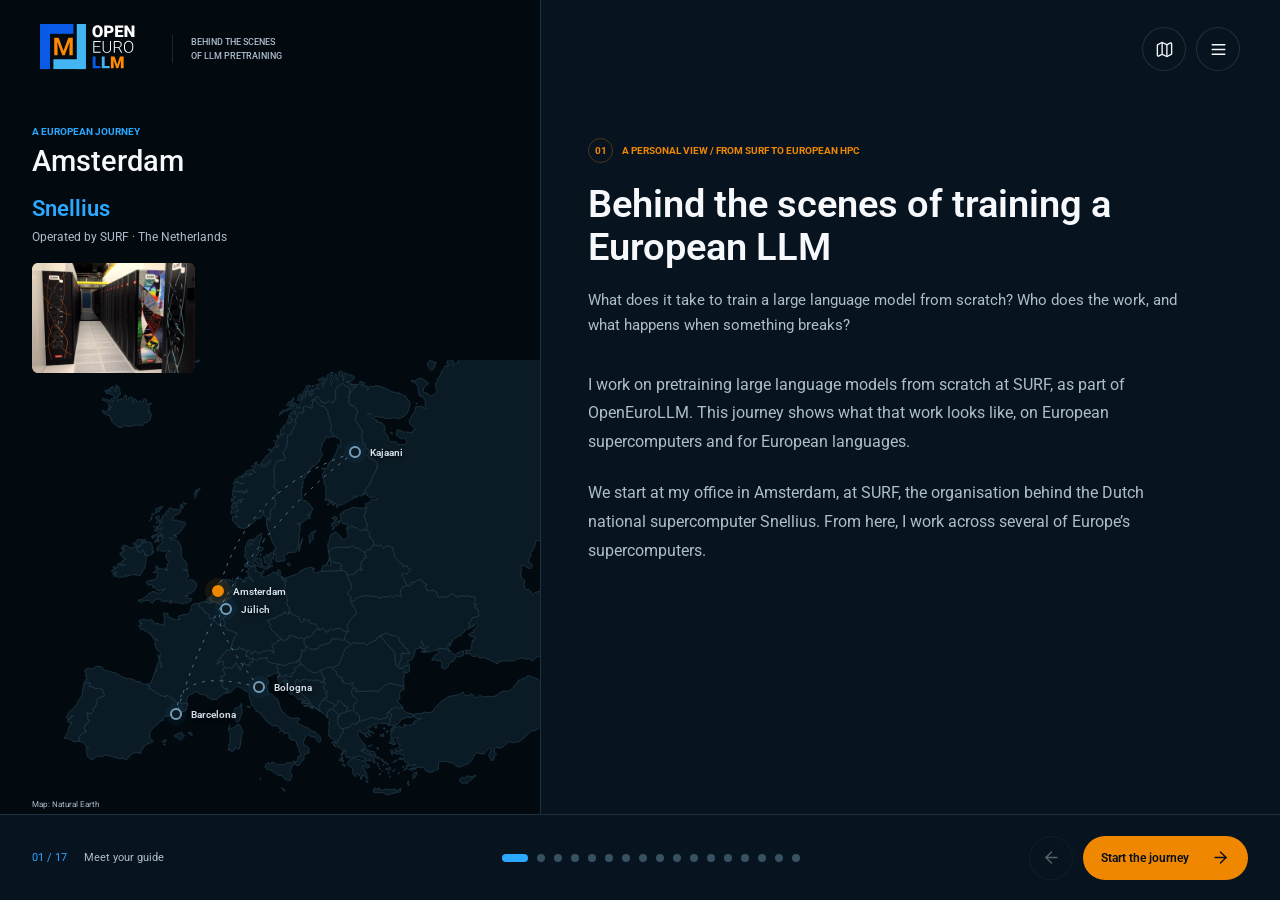
==== commit 4be049c0: "Final chapter added, SFT-RLHF revision" ====
--- a/index.html
+++ b/index.html
@@ -7,15 +7,15 @@
   <meta name="color-scheme" content="dark">
   <title>Behind the scenes of LLM pretraining · OpenEuroLLM</title>
   <meta name="description" content="Behind the scenes of OpenEuroLLM: data, experiments and LLM pretraining on European supercomputers.">
-  <link rel="stylesheet" href="assets/journey.css?v=20261001-1">
+  <link rel="stylesheet" href="assets/journey.css?v=20261008-4">
   <script defer src="assets/lucide.min.js"></script>
   <script defer src="assets/data.js?v=20260929-1"></script>
-  <script defer src="assets/journey-content.js?v=20261001-1"></script>
+  <script defer src="assets/journey-content.js?v=20261008-9"></script>
   <script defer src="assets/d3.min.js"></script>
   <script defer src="assets/marked.min.js"></script>
   <script defer src="assets/purify.min.js"></script>
   <script defer src="assets/stories.js?v=20260930-1"></script>
-  <script defer src="assets/journey.js?v=20261001-1"></script>
+  <script defer src="assets/journey.js?v=20261008-8"></script>
 </head>
 <body>
   <canvas id="europe" aria-label="Map of Europe showing Amsterdam, Kajaani, Barcelona, Bologna and Jülich"></canvas>
--- a/assets/journey.css
+++ b/assets/journey.css
@@ -384,3 +384,19 @@
 }
 
 .loop-bottom #step-toggle{margin:0 0 0 8px;height:30px;border:1px solid var(--line);border-radius:4px;padding:0 9px}
+.gpu-scale-route{display:grid;grid-template-columns:repeat(3,minmax(0,1fr));gap:14px;margin-bottom:28px}
+.gpu-scale-route>div{display:flex;flex-direction:column;align-items:center;gap:9px;text-align:center;min-width:0}
+.gpu-scale-route strong{font-size:16px}.gpu-scale-route span{font-size:12px;line-height:1.5;color:var(--muted)}
+.gpu-scale-chart{margin:0}.gpu-scale-chart svg{display:block;width:100%;height:auto;overflow:visible}
+.scale-grid{stroke:var(--line);fill:none}.scale-axis{stroke:var(--muted);fill:none}
+.scale-ideal{stroke:var(--muted);stroke-width:2;stroke-dasharray:6 5;fill:none}
+.scale-example{stroke:var(--green);stroke-width:3;fill:none}
+.scale-label{fill:var(--muted);font-size:13px}.gpu-scale-key{display:flex;justify-content:center;gap:24px;font-size:12px;margin:10px 0}
+.gpu-scale-chart figcaption{font-size:12px;line-height:1.6;color:var(--muted);text-align:left;margin-top:16px}
+.training-samples{text-align:left;display:grid;gap:26px}
+.training-samples section{border-top:1px solid var(--line);padding-top:18px;min-width:0}
+.training-samples h2{font-size:17px;line-height:1.4;margin:0 0 14px}
+.training-samples dl{margin:0}.training-samples dt{font-size:11px;font-weight:700;color:var(--green);margin:14px 0 5px}
+.training-samples dd,.sample-request{font-size:14px;line-height:1.65;margin:0;color:var(--muted);overflow-wrap:anywhere}
+.training-samples code{white-space:pre-wrap;font-size:13px}.sample-request{color:var(--ink)}
+.training-samples+.loop-label{margin-top:28px}
